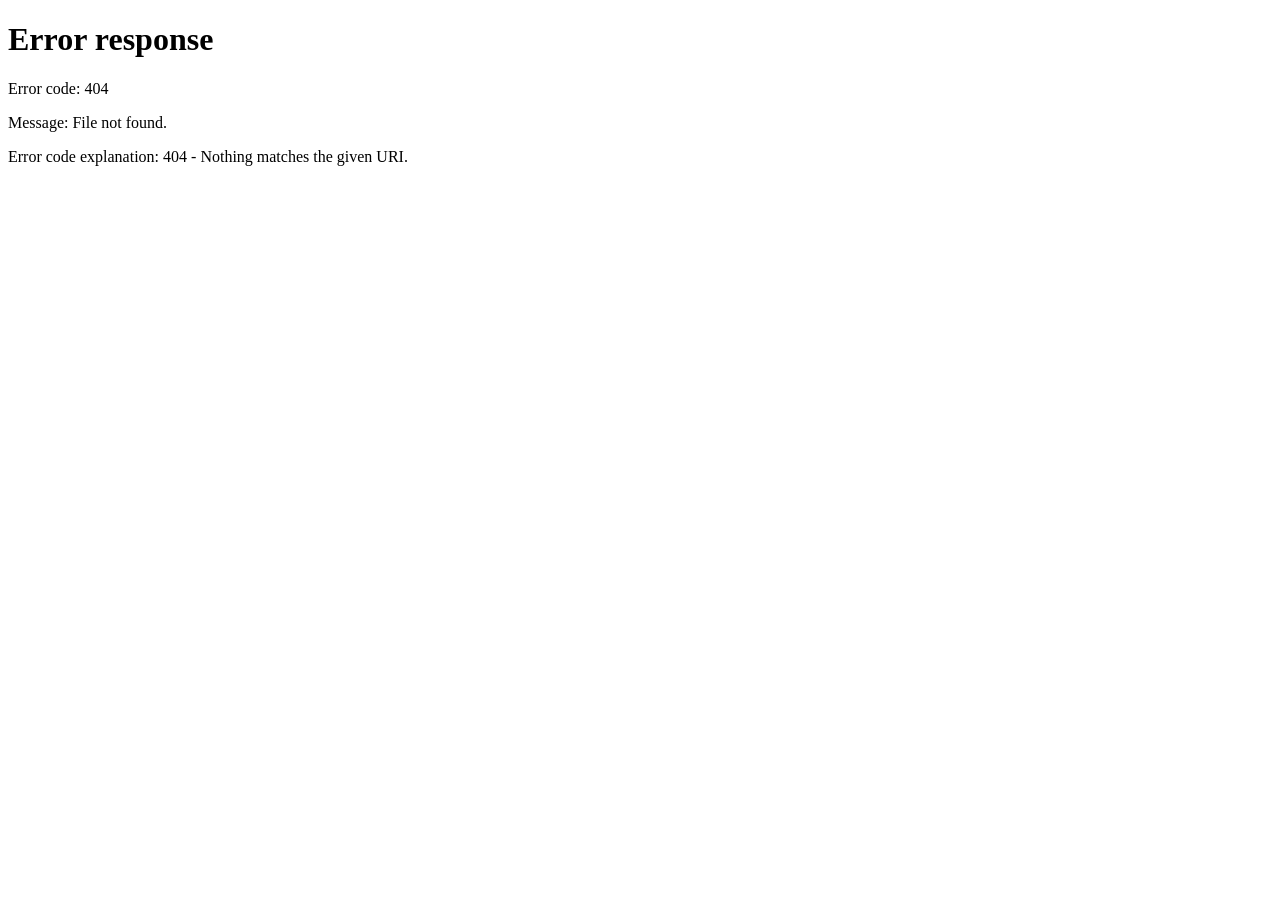
==== index.html @ aa7497d6 "Generamos el index para poder abrir la ventana de la pagina web y poder ver los cambios que se han r" ====
<!DOCTYPE html>
<html lang="es">
<head>
  <meta charset="UTF-8">
  <meta name="viewport" content="width=device-width, initial-scale=1.0">
  <meta http-equiv="refresh" content="0; url=home.html">
  <title></title>
</head>
<body>
  <p>Abriendo la página principal...</p>
  <a href="home.html">Continuar</a>
</body>
</html>
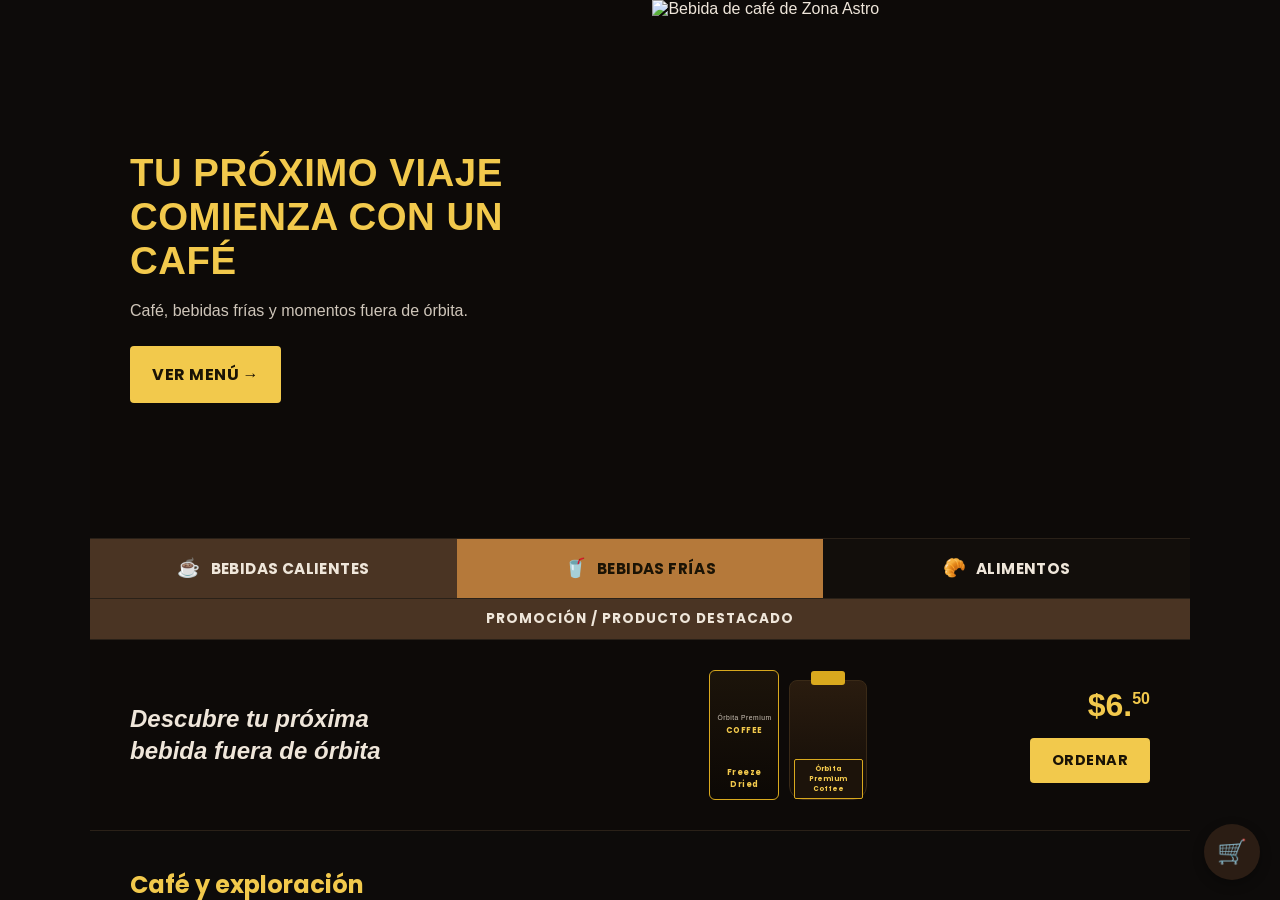
==== commit b526a3fc: "PRIMER TESTEO DE COPILOT PARA REVISION DE ERRORES Y MEJORAS" ====
--- a/index.html
+++ b/index.html
@@ -5,7 +5,11 @@
   <meta charset="UTF-8">
   <meta name="viewport" content="width=device-width, initial-scale=1.0">
   <meta http-equiv="refresh" content="0; url=home.html">
-  <title></title>
+  <meta
+    name="description"
+    content="Zona Astro: café, bebidas y alimentos en Puebla. Conoce el menú y visítanos."
+  >
+  <title>Zona Astro | Café y momentos fuera de órbita</title>
 </head>
 <body>
   <p>Abriendo la página principal...</p>
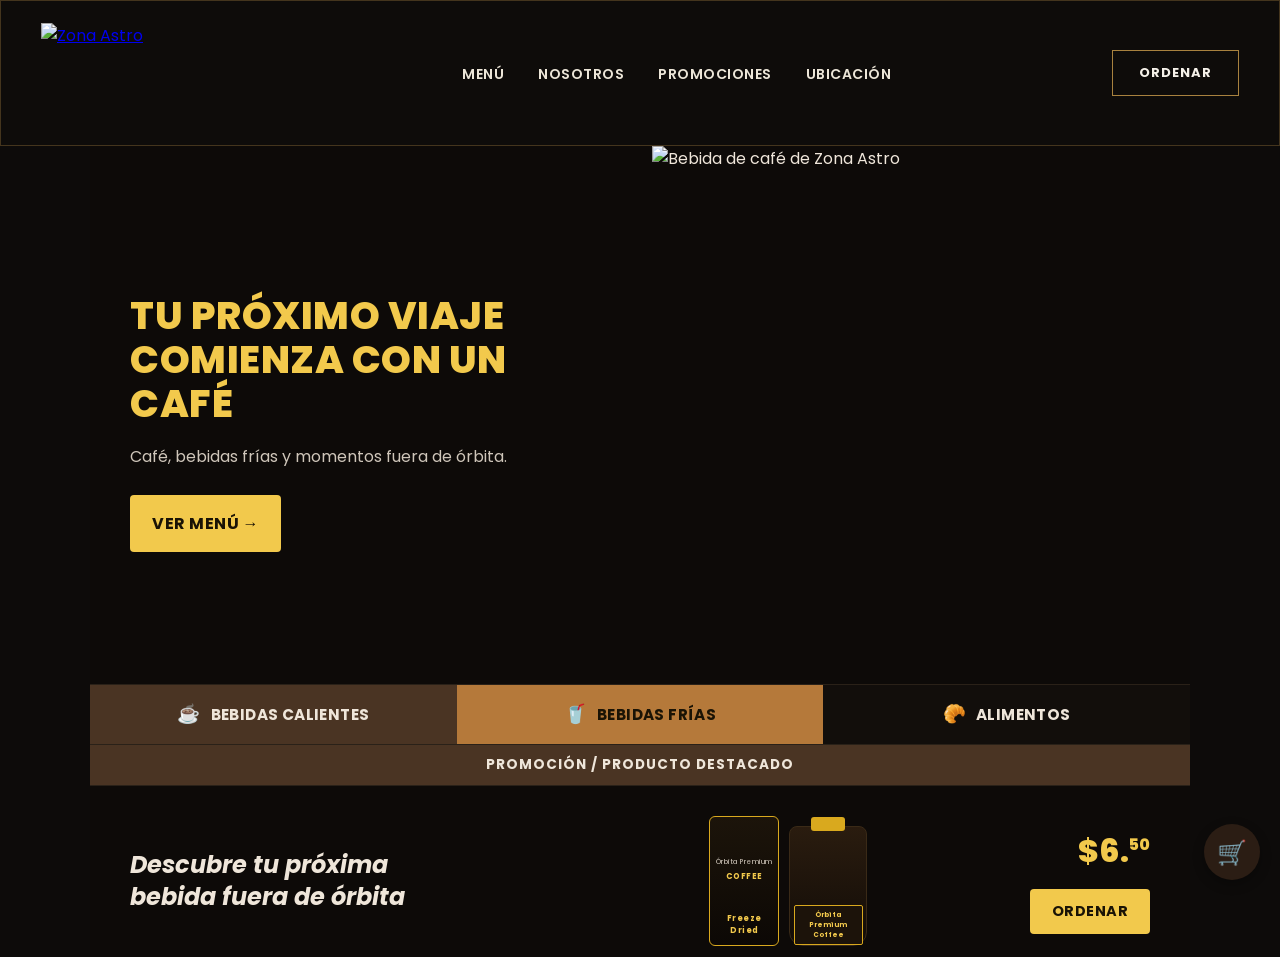
==== commit d49e91fd: "Push de prueba" ====
--- a/index.html
+++ b/index.html
@@ -13,6 +13,6 @@
 </head>
 <body>
   <p>Abriendo la página principal...</p>
-  <a href="home.html">Continuar</a>
+  <a href="home.html"></a>
 </body>
 </html>
